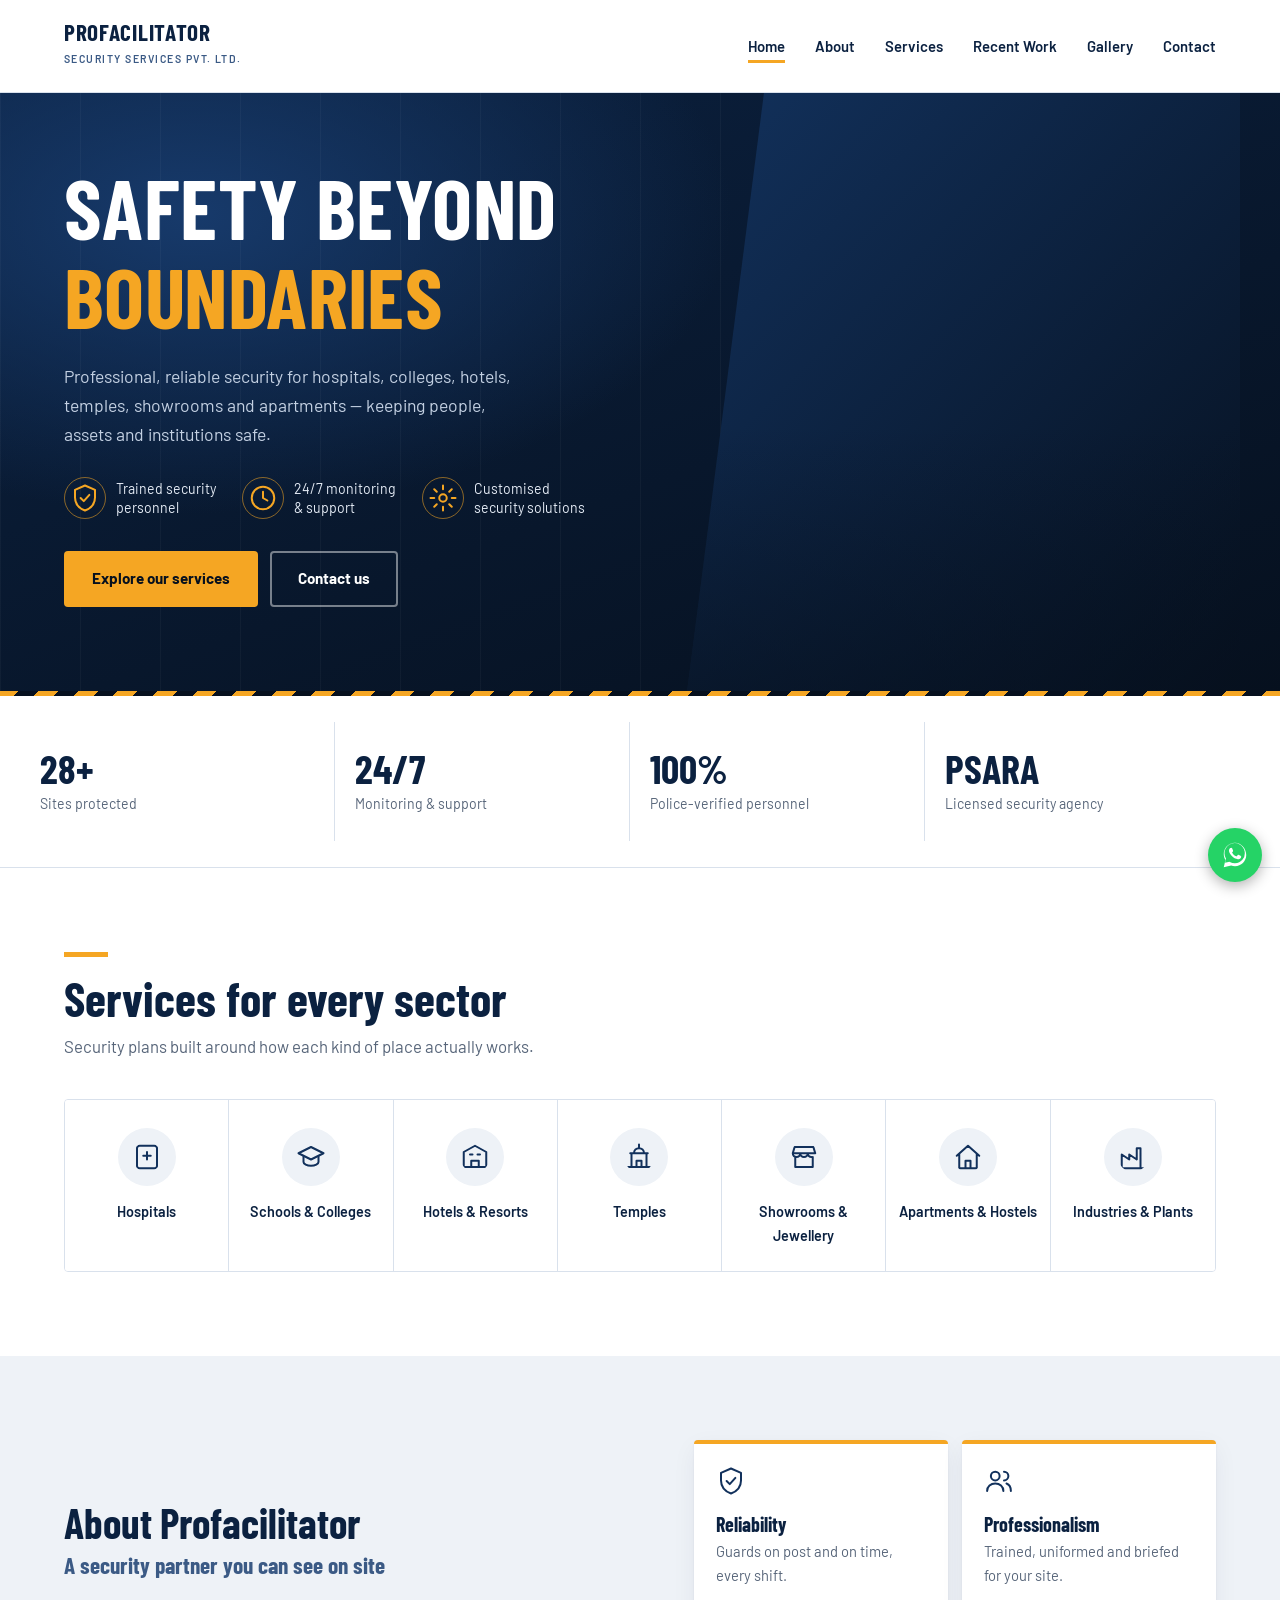
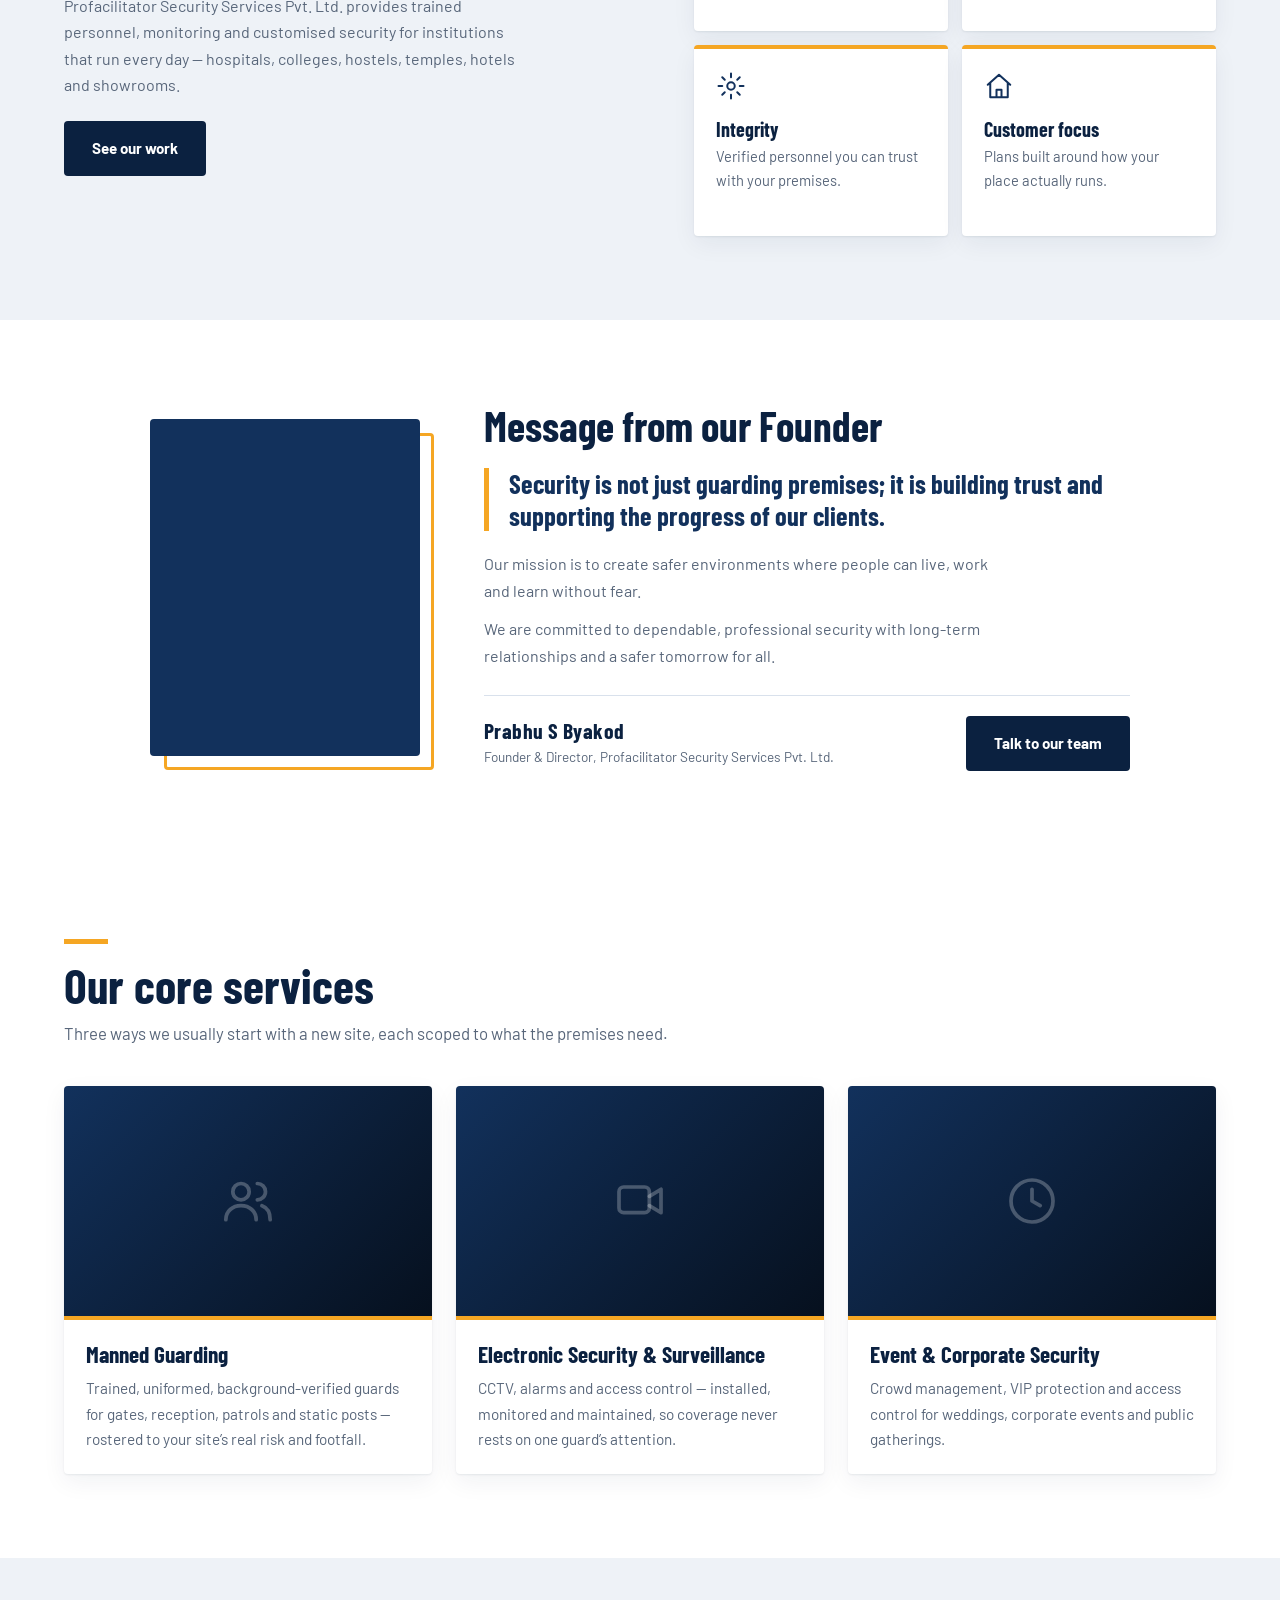
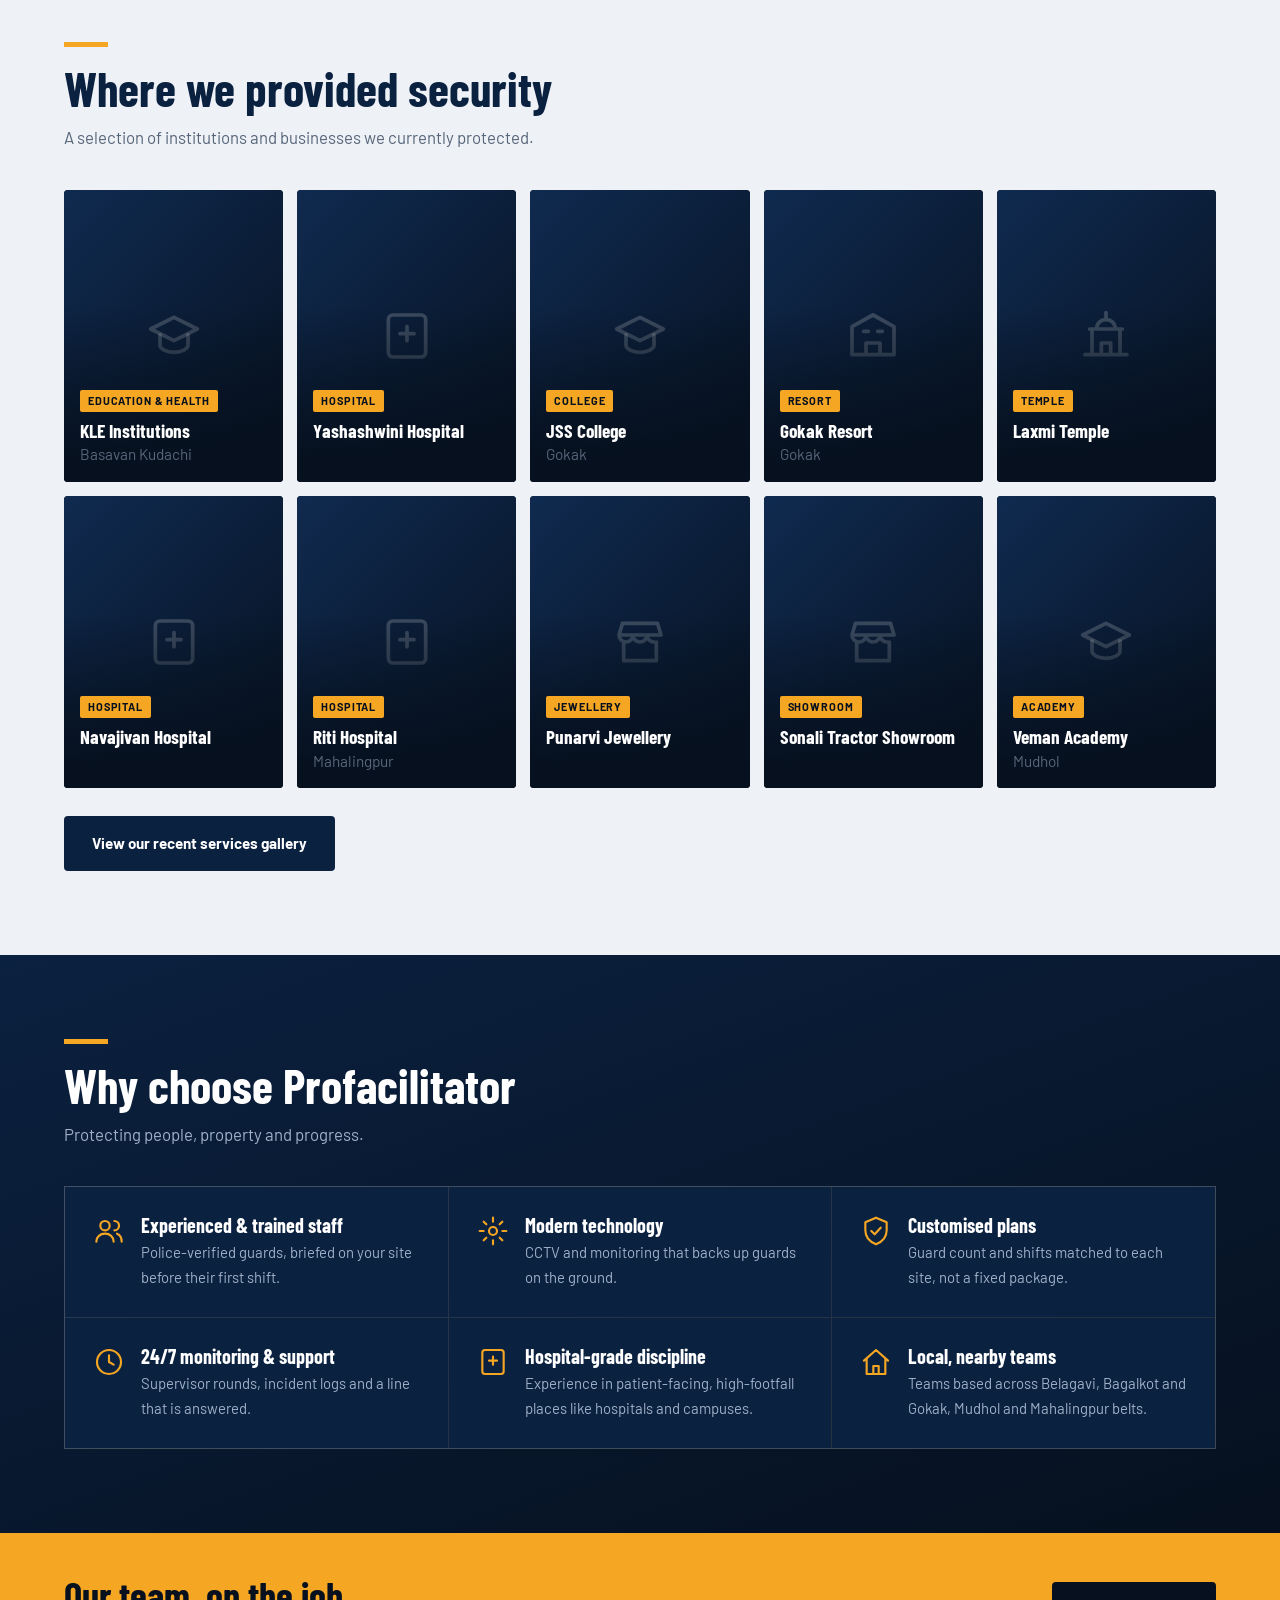
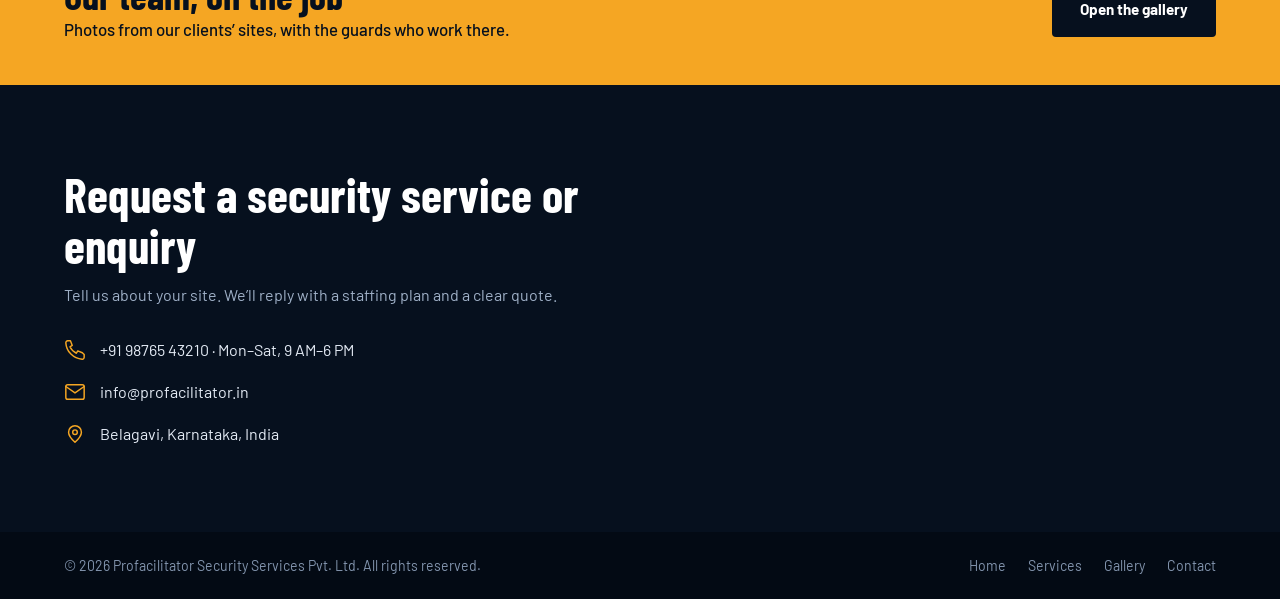
==== index.html @ 078b1fd0 "Add files via upload release1" ====
<!DOCTYPE html>
<html lang="en"><head><meta charset="UTF-8"><meta name="viewport" content="width=device-width, initial-scale=1">
<title>Profacilitator Security Services Pvt. Ltd. — Safety Beyond Boundaries</title>
<meta name="description" content="Profacilitator Security Services Pvt. Ltd. — trained security personnel, 24/7 monitoring and customised security for hospitals, colleges, hotels, temples, showrooms and apartments across North Karnataka.">
<link rel="preconnect" href="https://fonts.googleapis.com"><link rel="preconnect" href="https://fonts.gstatic.com" crossorigin>
<link href="https://fonts.googleapis.com/css2?family=Barlow+Condensed:wght@600;700&family=Barlow:wght@400;500;600;700&display=swap" rel="stylesheet">
<link rel="stylesheet" href="site.css"></head><body>
<svg width="0" height="0" style="position:absolute" aria-hidden="true"><defs>
<symbol id="shield" viewBox="0 0 24 24"><path d="M12 2 4 5.5v6c0 5 3.4 8.7 8 10.5 4.6-1.8 8-5.5 8-10.5v-6z"/><path d="M8.5 12l2.5 2.5 4.5-5"/></symbol>
<symbol id="clock" viewBox="0 0 24 24"><circle cx="12" cy="12" r="9"/><path d="M12 7v5l3.5 2"/></symbol>
<symbol id="users" viewBox="0 0 24 24"><circle cx="9" cy="8" r="3.5"/><path d="M2.5 20c0-3.6 2.9-6 6.5-6s6.5 2.4 6.5 6M16 4.5a3.5 3.5 0 0 1 0 7M18 14c2 .7 3.5 2.6 3.5 6"/></symbol>
<symbol id="hospital" viewBox="0 0 24 24"><rect x="4" y="3" width="16" height="18" rx="2"/><path d="M12 8v6M9 11h6"/></symbol>
<symbol id="school" viewBox="0 0 24 24"><path d="M2 9l10-5 10 5-10 5z"/><path d="M6 11.5V16c0 1.5 2.7 3 6 3s6-1.5 6-3v-4.5"/></symbol>
<symbol id="hotel" viewBox="0 0 24 24"><path d="M3 20V8l9-5 9 5v12M3 20h18M9 20v-5h6v5M8 10h2M14 10h2"/></symbol>
<symbol id="temple" viewBox="0 0 24 24"><path d="M12 2v3M8 9c0-2.5 1.8-4 4-4s4 1.5 4 4M5 9h14M6 9v11M18 9v11M3 20h18M10 20v-5h4v5"/></symbol>
<symbol id="shop" viewBox="0 0 24 24"><path d="M3 9l1.5-5h15L21 9M3 9h18M3 9c0 1.7 1.3 3 3 3s3-1.3 3-3c0 1.7 1.3 3 3 3s3-1.3 3-3c0 1.7 1.3 3 3 3M5 12v8h14v-8"/></symbol>
<symbol id="home" viewBox="0 0 24 24"><path d="M3 11l9-8 9 8M5 9.5V21h14V9.5M10 21v-6h4v6"/></symbol>
<symbol id="factory" viewBox="0 0 24 24"><path d="M3 21V10l6 4v-4l6 4V5h3v16zM3 21h18"/></symbol>
<symbol id="cam" viewBox="0 0 24 24"><rect x="3" y="6" width="13" height="11" rx="2"/><path d="M16 10l5-3v10l-5-3"/></symbol>
<symbol id="gear" viewBox="0 0 24 24"><circle cx="12" cy="12" r="3"/><path d="M12 2v3M12 19v3M2 12h3M19 12h3M5 5l2 2M17 17l2 2M19 5l-2 2M7 17l-2 2"/></symbol>
<symbol id="phone" viewBox="0 0 24 24"><path d="M22 17v3a2 2 0 0 1-2.2 2A19 19 0 0 1 2 4.2 2 2 0 0 1 4 2h3l2 5-2.5 1.5a14 14 0 0 0 7 7L15 13l5 2z"/></symbol>
<symbol id="mail" viewBox="0 0 24 24"><rect x="2" y="4" width="20" height="16" rx="2"/><path d="M2 6l10 7 10-7"/></symbol>
<symbol id="pin" viewBox="0 0 24 24"><path d="M12 21s7-6.5 7-11a7 7 0 0 0-14 0c0 4.5 7 11 7 11z"/><circle cx="12" cy="10" r="2.5"/></symbol>
<symbol id="menu" viewBox="0 0 24 24"><path d="M3 6h18M3 12h18M3 18h18"/></symbol>
<symbol id="img" viewBox="0 0 24 24"><rect x="3" y="4" width="18" height="16" rx="2"/><circle cx="9" cy="10" r="1.5"/><path d="M21 16l-5-5-9 9"/></symbol>
</defs></svg>
<!--<div class="top"><div class="wrap"><div><span><svg class="ic "><use href="#phone"/></svg>+91 98765 43210</span><span><svg class="ic "><use href="#mail"/></svg>info@profacilitator.in</span></div><span>Safe Spaces · Secure Tomorrow</span></div></div>-->
<header class="main"><div class="wrap">
<a class="brand" href="index.html"><img src="images/prologo.jpeg" width="80" height="80" alt="Profacilitator Security Services logo" onerror="this.style.display='none'"><span><b>PROFACILITATOR</b><small>SECURITY SERVICES PVT. LTD.</small></span></a>
<button class="burger" id="bg" aria-label="Menu" aria-expanded="false"><svg class="ic "><use href="#menu"/></svg></button>
<nav id="nv"><ul>
<li><a href="index.html#home" class="on">Home</a></li><li><a href="index.html#about">About</a></li><li><a href="index.html#services">Services</a></li>
<li><a href="index.html#sites">Recent Work</a></li><li><a href="gallery.html" >Gallery</a></li><li><a href="index.html#contact">Contact</a></li></ul></nav>
<!--<a class="btn btn-red" href="index.html#contact">Get a Quote</a>-->
</div></header>
<main>
<section class="hero" id="home"><div class="wrap">
<div class="hero-copy"><h1>Safety beyond <em>boundaries</em></h1>
<p class="lead">Professional, reliable security for hospitals, colleges, hotels, temples, showrooms and apartments — keeping people, assets and institutions safe.</p>
<div class="trust"><span><svg class="ic "><use href="#shield"/></svg>Trained security<br>personnel</span><span><svg class="ic "><use href="#clock"/></svg>24/7 monitoring<br>&amp; support</span><span><svg class="ic "><use href="#gear"/></svg>Customised<br>security solutions</span></div>
<div class="acts"><a class="btn btn-red" href="#services">Explore our services</a><a class="btn btn-line" href="#contact">Contact us</a></div></div>
<div class="hero-img"><img src="images/hero.jpg" alt="Profacilitator security guard on duty" onerror="this.remove()"></div></div></section>

<section class="stats"><div class="wrap"><div><b>28+</b><span>Sites protected</span></div><div><b>24/7</b><span>Monitoring &amp; support</span></div><div><b>100%</b><span>Police-verified personnel</span></div><div><b>PSARA</b><span>Licensed security agency</span></div></div></section>
<section class="sec"><div class="wrap"><div class="head"><h2>Services for every sector</h2><p>Security plans built around how each kind of place actually works.</p></div><div class="sectors"><a class="sector" href="#sites"><svg class="ic "><use href="#hospital"/></svg>Hospitals</a><a class="sector" href="#sites"><svg class="ic "><use href="#school"/></svg>Schools & Colleges</a><a class="sector" href="#sites"><svg class="ic "><use href="#hotel"/></svg>Hotels & Resorts</a><a class="sector" href="#sites"><svg class="ic "><use href="#temple"/></svg>Temples</a><a class="sector" href="#sites"><svg class="ic "><use href="#shop"/></svg>Showrooms & Jewellery</a><a class="sector" href="#sites"><svg class="ic "><use href="#home"/></svg>Apartments & Hostels</a><a class="sector" href="#sites"><svg class="ic "><use href="#factory"/></svg>Industries & Plants</a></div></div></section>

<section class="sec alt" id="about"><div class="wrap about">
<div><h2>About Profacilitator</h2><h3>A security partner you can see on site</h3>
<p>Profacilitator Security Services Pvt. Ltd. provides trained personnel, monitoring and customised security for institutions that run every day — hospitals, colleges, hostels, temples, hotels and showrooms.</p>
<a class="btn btn-navy" href="gallery.html">See our work</a></div>
<div class="vt"><div><svg class="ic"><use href="#shield"/></svg><h4>Reliability</h4><p>Guards on post and on time, every shift.</p></div><div><svg class="ic"><use href="#users"/></svg><h4>Professionalism</h4><p>Trained, uniformed and briefed for your site.</p></div><div><svg class="ic"><use href="#gear"/></svg><h4>Integrity</h4><p>Verified personnel you can trust with your premises.</p></div><div><svg class="ic"><use href="#home"/></svg><h4>Customer focus</h4><p>Plans built around how your place actually runs.</p></div></div>
</div></section>

<section class="sec" id="founder"><div class="wrap"><div class="fcard">
<figure class="fp"><div class="ph"><img src="images/profounder.jpeg" alt="Prabhu S Byakod, Founder and Director" loading="lazy" onerror="this.remove()"></div><figcaption><b>Prabhu S Byakod</b><small>Founder &amp; Director</small></figcaption></figure>
<div class="fm"><h2>Message from our Founder</h2>
<blockquote>Security is not just guarding premises; it is building trust and supporting the progress of our clients.</blockquote>
<p>Our mission is to create safer environments where people can live, work and learn without fear.</p>
<p>We are committed to dependable, professional security with long-term relationships and a safer tomorrow for all.</p>
<div class="sig"><span><b>Prabhu S Byakod</b><small>Founder &amp; Director, Profacilitator Security Services Pvt. Ltd.</small></span><a class="btn btn-navy" href="#contact">Talk to our team</a></div></div>
</div></div></section>

<section class="sec" id="services"><div class="wrap"><div class="head"><h2>Our core services</h2><p>Three ways we usually start with a new site, each scoped to what the premises need.</p></div><div class="core"><article class="card"><div class="ph"><svg class="ic "><use href="#users"/></svg><img src="images/guarding/cover.jpeg" alt="Manned Guarding" loading="lazy" onerror="this.remove()"></div><div class="bd"><h3>Manned Guarding</h3><p>Trained, uniformed, background-verified guards for gates, reception, patrols and static posts — rostered to your site’s real risk and footfall.</p><!--<a class="more" href="service.html?service=guarding">Explore this service</a>--></div></article><article class="card"><div class="ph"><svg class="ic "><use href="#cam"/></svg><img src="images/surveillance/cover.jpeg" alt="Electronic Security & Surveillance" loading="lazy" onerror="this.remove()"></div><div class="bd"><h3>Electronic Security & Surveillance</h3><p>CCTV, alarms and access control — installed, monitored and maintained, so coverage never rests on one guard’s attention.</p><!--<a class="more" href="service.html?service=surveillance">Explore this service</a>--></div></article><article class="card"><div class="ph"><svg class="ic "><use href="#clock"/></svg><img src="images/event/cover.jpeg" alt="Event & Corporate Security" loading="lazy" onerror="this.remove()"></div><div class="bd"><h3>Event & Corporate Security</h3><p>Crowd management, VIP protection and access control for weddings, corporate events and public gatherings.</p><!--<a class="more" href="service.html?service=event">Explore this service</a>--></div></article></div></div></section>

<section class="sec alt" id="sites"><div class="wrap"><div class="head"><h2>Where we provided security</h2><p>A selection of institutions and businesses we currently protected.</p></div>
<div class="sites"><article class="card site"><div class="ph"><svg class="ic "><use href="#school"/></svg><img src="images/sites/kle.jpg" alt="KLE Institutions security deployment" loading="lazy" onerror="this.remove()"></div><div class="bd"><span class="tag">EDUCATION & HEALTH</span><h3>KLE Institutions</h3><p class="loc">Basavan Kudachi</p></div></article><article class="card site"><div class="ph"><svg class="ic "><use href="#hospital"/></svg><img src="images/sites/yashashwini.jpg" alt="Yashashwini Hospital security deployment" loading="lazy" onerror="this.remove()"></div><div class="bd"><span class="tag">HOSPITAL</span><h3>Yashashwini Hospital</h3><p class="loc">&nbsp;</p></div></article><article class="card site"><div class="ph"><svg class="ic "><use href="#school"/></svg><img src="images/sites/jss.jpg" alt="JSS College security deployment" loading="lazy" onerror="this.remove()"></div><div class="bd"><span class="tag">COLLEGE</span><h3>JSS College</h3><p class="loc">Gokak</p></div></article><article class="card site"><div class="ph"><svg class="ic "><use href="#hotel"/></svg><img src="images/sites/gokak-resort.jpg" alt="Gokak Resort security deployment" loading="lazy" onerror="this.remove()"></div><div class="bd"><span class="tag">RESORT</span><h3>Gokak Resort</h3><p class="loc">Gokak</p></div></article><article class="card site"><div class="ph"><svg class="ic "><use href="#temple"/></svg><img src="images/sites/laxmi-temple.jpg" alt="Laxmi Temple security deployment" loading="lazy" onerror="this.remove()"></div><div class="bd"><span class="tag">TEMPLE</span><h3>Laxmi Temple</h3><p class="loc">&nbsp;</p></div></article><article class="card site"><div class="ph"><svg class="ic "><use href="#hospital"/></svg><img src="images/sites/navajivan.jpg" alt="Navajivan Hospital security deployment" loading="lazy" onerror="this.remove()"></div><div class="bd"><span class="tag">HOSPITAL</span><h3>Navajivan Hospital</h3><p class="loc">&nbsp;</p></div></article><article class="card site"><div class="ph"><svg class="ic "><use href="#hospital"/></svg><img src="images/sites/riti.jpg" alt="Riti Hospital security deployment" loading="lazy" onerror="this.remove()"></div><div class="bd"><span class="tag">HOSPITAL</span><h3>Riti Hospital</h3><p class="loc">Mahalingpur</p></div></article><article class="card site"><div class="ph"><svg class="ic "><use href="#shop"/></svg><img src="images/sites/punarvi.jpg" alt="Punarvi Jewellery security deployment" loading="lazy" onerror="this.remove()"></div><div class="bd"><span class="tag">JEWELLERY</span><h3>Punarvi Jewellery</h3><p class="loc">&nbsp;</p></div></article><article class="card site"><div class="ph"><svg class="ic "><use href="#shop"/></svg><img src="images/sites/sonali.jpg" alt="Sonali Tractor Showroom security deployment" loading="lazy" onerror="this.remove()"></div><div class="bd"><span class="tag">SHOWROOM</span><h3>Sonali Tractor Showroom</h3><p class="loc">&nbsp;</p></div></article><article class="card site"><div class="ph"><svg class="ic "><use href="#school"/></svg><img src="images/sites/veman.jpg" alt="Veman Academy security deployment" loading="lazy" onerror="this.remove()"></div><div class="bd"><span class="tag">ACADEMY</span><h3>Veman Academy</h3><p class="loc">Mudhol</p></div></article></div>
<p style="margin-top:28px"><a class="btn btn-navy" href="gallery.html">View our recent services gallery</a></p></div></section>

<section class="sec why"><div class="wrap"><div class="head"><h2>Why choose Profacilitator</h2><p>Protecting people, property and progress.</p></div><div class="whyg"><div><svg class="ic "><use href="#users"/></svg><span><h4>Experienced & trained staff</h4><p>Police-verified guards, briefed on your site before their first shift.</p></span></div><div><svg class="ic "><use href="#gear"/></svg><span><h4>Modern technology</h4><p>CCTV and monitoring that backs up guards on the ground.</p></span></div><div><svg class="ic "><use href="#shield"/></svg><span><h4>Customised plans</h4><p>Guard count and shifts matched to each site, not a fixed package.</p></span></div><div><svg class="ic "><use href="#clock"/></svg><span><h4>24/7 monitoring & support</h4><p>Supervisor rounds, incident logs and a line that is answered.</p></span></div><div><svg class="ic "><use href="#hospital"/></svg><span><h4>Hospital-grade discipline</h4><p>Experience in patient-facing, high-footfall places like hospitals and campuses.</p></span></div><div><svg class="ic "><use href="#home"/></svg><span><h4>Local, nearby teams</h4><p>Teams based across Belagavi, Bagalkot and Gokak, Mudhol and Mahalingpur belts.</p></span></div></div></div></section>

<section class="cta"><div class="wrap"><div><h2>Our team, on the job</h2><p>Photos from our clients’ sites, with the guards who work there.</p></div><a class="btn btn-navy" href="gallery.html">Open the gallery</a></div></section>

<section class="sec contact" id="contact"><div class="wrap cgrid"><div><h2>Request a security service or enquiry</h2><p>Tell us about your site. We’ll reply with a staffing plan and a clear quote.</p>
<div class="info"><div><svg class="ic "><use href="#phone"/></svg>+91 98765 43210 · Mon–Sat, 9 AM–6 PM</div><div><svg class="ic "><use href="#mail"/></svg>info@profacilitator.in</div><div><svg class="ic "><use href="#pin"/></svg>Belagavi, Karnataka, India</div></div></div>
<!--<form action="https://formspree.io/f/your_form_id" method="POST">
<label>Name<input name="name" required></label><label>Phone<input name="phone" type="tel" required></label>
<label class="full">Email<input name="email" type="email" required></label>
<label class="full">Service required<select name="service"><option>Manned guarding</option><option>Electronic surveillance</option><option>Event security</option><option>Other</option></select></label>
<label class="full">Message<textarea name="message" rows="3" placeholder="Tell us about your requirements"></textarea></label>
<button class="btn btn-red full" type="submit">Send enquiry</button></form>-->
</div></section>
</main>
<footer><div class="wrap"><span class="fl"><img src="images/prologo.jpeg" alt="" width="52" height="52" onerror="this.style.display='none'"><span>© 2026 Profacilitator Security Services Pvt. Ltd. All rights reserved.</span></span>
<ul><li><a href="index.html">Home</a></li><li><a href="index.html#services">Services</a></li><li><a href="gallery.html">Gallery</a></li><li><a href="index.html#contact">Contact</a></li></ul></div></footer>
<a class="wa" href="https://wa.me/919876543210" target="_blank" rel="noopener" aria-label="Chat on WhatsApp"><svg viewBox="0 0 32 32" fill="currentColor"><path d="M16 3C9.400 3 4 8.400 4 15c0 2.200.6 4.400 1.800 6.200L4 29l7.900-1.700c1.300.4 2.700.7 4.100.7 6.600 0 12-5.400 12-12S22.600 3 16 3zm0 21.900a10.800 10.800 0 0 1-5.500-1.500l-.4-.2-4.700 1 1-4.600-.3-.4A10.800 10.800 0 1 1 16 24.900zm5.900-8.100c-.3-.2-1.900-.9-2.200-1-.3-.1-.5-.2-.7.200-.2.300-.8 1-1 1.300-.2.200-.4.200-.7.100-1.900-.9-3.100-1.700-4.300-3.800-.3-.6.300-.5.900-1.700.1-.2 0-.4 0-.6l-1-2.400c-.3-.6-.5-.5-.7-.5h-.6c-.2 0-.6.100-.9.400-.3.300-1.100 1.100-1.100 2.700s1.100 3.100 1.300 3.300c.2.200 2.200 3.400 5.400 4.800 2 .8 2.800.9 3.800.8.600-.1 1.900-.8 2.200-1.500.3-.8.300-1.400.2-1.500-.1-.1-.3-.2-.6-.4z"/></svg></a>
<script>var b=document.getElementById('bg'),n=document.getElementById('nv');b.onclick=function(){var o=n.classList.toggle('open');b.setAttribute('aria-expanded',o)};n.onclick=function(){n.classList.remove('open')}</script></body></html>
---- site.css ----
:root{--night:#06101e;--navy:#0b2140;--navy2:#12315c;--steel:#3b5a85;--amber:#f5a623;--amber2:#ffbf47;--live:#e5484d;--mist:#eef2f7;--ink:#101a29;--mute:#58667a;--line:#d9e1ec;--r:4px}
*{box-sizing:border-box;margin:0;padding:0}
html{scroll-behavior:smooth;scroll-padding-top:80px}
body{font:16px/1.65 'Barlow',system-ui,sans-serif;color:var(--ink);background:#fff;-webkit-font-smoothing:antialiased}
h1,h2,h3,h4{font-family:'Barlow Condensed',sans-serif;line-height:1.05;font-weight:700}
img{max-width:100%;display:block}a{color:inherit;text-decoration:none}ul{list-style:none}
:focus-visible{outline:3px solid var(--amber);outline-offset:2px}
.wrap{max-width:1200px;margin:0 auto;padding:0 24px}
.ic{width:1.5em;height:1.5em;fill:none;stroke:currentColor;stroke-width:1.6;stroke-linecap:round;stroke-linejoin:round;flex:none}
.top{background:var(--night);color:#9fb0c7;font-size:.82rem}
.top .wrap{display:flex;justify-content:space-between;gap:12px;padding-top:8px;padding-bottom:8px;flex-wrap:wrap}
.top span{display:inline-flex;gap:7px;align-items:center;margin-right:20px}.top .ic{width:14px;height:14px;color:var(--amber)}
.top .wrap>span:last-child{margin:0}.top .wrap>span:last-child::before{content:"";width:7px;height:7px;border-radius:50%;background:var(--live);box-shadow:0 0 0 3px rgba(229,72,77,.25)}
header.main{position:sticky;top:0;z-index:20;background:rgba(255,255,255,.96);backdrop-filter:blur(8px);border-bottom:1px solid var(--line)}
header.main .wrap{display:flex;align-items:center;justify-content:space-between;gap:16px;min-height:92px}
.brand{display:flex;align-items:center;gap:14px;min-width:0;flex:1 1 auto}.brand>span{min-width:0}.brand img{width:80px;height:80px;border-radius:50%;object-fit:cover;flex:none;background:var(--night);margin:6px 6px 6px 5px;box-shadow:0 0 0 3px #fff,0 0 0 5px var(--amber),0 6px 16px rgba(6,16,30,.3)}
.brand b{font:700 1.45rem/1 'Barlow Condensed';color:var(--navy);display:block;letter-spacing:.03em}.brand small{font-size:.66rem;letter-spacing:.14em;color:var(--steel);font-weight:600}
nav ul{display:flex;gap:30px;align-items:center}nav a{font-weight:600;font-size:.93rem;color:var(--navy);padding:8px 0;position:relative}
nav a::after{content:"";position:absolute;left:0;right:100%;bottom:0;height:3px;background:var(--amber);transition:right .2s}
nav a:hover::after,nav a.on::after{right:0}
.btn{display:inline-flex;align-items:center;gap:8px;padding:13px 26px;border-radius:var(--r);font-weight:700;font-size:.95rem;border:2px solid transparent;cursor:pointer;font-family:inherit;transition:background .2s,color .2s}
.btn-red{background:var(--amber);color:var(--night)}.btn-red:hover{background:var(--amber2)}
.btn-line{border-color:rgba(255,255,255,.45);color:#fff}.btn-line:hover{background:#fff;color:var(--navy)}
.btn-navy{background:var(--navy);color:#fff}.btn-navy:hover{background:var(--navy2)}
.burger{display:none;background:none;border:0;padding:8px;color:var(--navy)}.burger .ic{width:28px;height:28px}
/* hero */
.hero{background:radial-gradient(900px 500px at 15% 20%,#173a6b 0,transparent 60%),linear-gradient(160deg,var(--navy),var(--night));color:#fff;position:relative;overflow:hidden}
.hero::before{content:"";position:absolute;inset:0;background:repeating-linear-gradient(90deg,rgba(255,255,255,.035) 0 1px,transparent 1px 80px);pointer-events:none}
.hero::after{content:"";position:absolute;left:0;right:0;bottom:0;height:6px;background:repeating-linear-gradient(-45deg,var(--amber) 0 14px,var(--night) 14px 28px)}
.hero .wrap{display:grid;grid-template-columns:1.1fr 1fr;align-items:center;gap:40px;min-height:560px;position:relative}
.hero-copy{padding:70px 0 90px}
.hero h1{font-size:clamp(3rem,6.6vw,5.4rem);text-transform:uppercase;letter-spacing:.005em}
.hero h1 em{display:block;font-style:normal;color:var(--amber)}
.hero p.lead{max-width:46ch;margin:22px 0 28px;color:#c3d0e2;font-size:1.1rem}
.trust{display:flex;gap:26px;flex-wrap:wrap;margin-bottom:32px;font-size:.88rem;color:#e3eaf4;line-height:1.35}.trust span{display:flex;gap:10px;align-items:center}
.trust .ic{color:var(--amber);width:30px;height:30px;padding:5px;border:1.5px solid rgba(245,166,35,.55);border-radius:50%;box-sizing:content-box}
.acts{display:flex;gap:12px;flex-wrap:wrap}
.hero-img{align-self:stretch;position:relative;min-height:340px;background:linear-gradient(135deg,var(--navy2),var(--night));clip-path:polygon(14% 0,100% 0,100% 100%,0 100%);margin-right:-24px}
.hero-img::after{content:"";position:absolute;inset:0;background:linear-gradient(0deg,rgba(6,16,30,.55),transparent 45%)}
.hero-img img{position:absolute;inset:0;width:100%;height:100%;object-fit:cover;object-position:center top}
/* stats strip */
.stats{background:#fff;position:relative;z-index:2;margin-top:-1px;border-bottom:1px solid var(--line)}
.stats .wrap{display:grid;grid-template-columns:repeat(4,1fr)}
.stats div{padding:26px 20px;border-right:1px solid var(--line);display:flex;flex-direction:column}.stats div:last-child{border:0}.stats div:first-child{padding-left:0}
.stats b{font:700 2.5rem/1 'Barlow Condensed';color:var(--navy)}.stats span{font-size:.88rem;color:var(--mute);margin-top:4px}
.sec{padding:84px 0}.sec.alt{background:var(--mist)}
.head{margin-bottom:38px;max-width:640px}.head h2{font-size:clamp(2.2rem,4vw,3rem);color:var(--navy)}
.head h2::before{content:"";display:block;width:44px;height:5px;background:var(--amber);margin-bottom:16px}
.head p{color:var(--mute);margin-top:10px;font-size:1.05rem}
.sectors{display:grid;grid-template-columns:repeat(7,1fr);border:1px solid var(--line);border-radius:var(--r);overflow:hidden}
.sector{background:#fff;padding:28px 10px 24px;text-align:center;font-weight:600;font-size:.9rem;color:var(--navy);display:flex;flex-direction:column;align-items:center;gap:14px;border-right:1px solid var(--line);position:relative;transition:background .2s,color .2s}
.sector:last-child{border:0}.sector .ic{width:30px;height:30px;padding:14px;box-sizing:content-box;background:var(--mist);border-radius:50%;color:var(--navy2);transition:background .2s,color .2s}
.sector:hover{background:var(--navy);color:#fff}.sector:hover .ic{background:var(--amber);color:var(--night)}
.about{display:grid;grid-template-columns:1.1fr 1fr;gap:56px;align-items:center}
.about h2{font-size:2.6rem;color:var(--navy)}.about h3{font-size:1.45rem;color:var(--steel);margin:8px 0 16px}.about p{color:var(--mute);margin-bottom:22px;max-width:52ch}
.vt{display:grid;grid-template-columns:1fr 1fr;gap:14px}
.vt div{background:#fff;padding:22px;border-top:4px solid var(--amber);border-radius:var(--r);box-shadow:0 1px 2px rgba(11,33,64,.08),0 8px 24px rgba(11,33,64,.06)}
.vt .ic{color:var(--navy2);width:30px;height:30px;margin-bottom:10px}.vt h4{font-size:1.25rem;color:var(--navy)}.vt p{font-size:.92rem;color:var(--mute);margin-top:4px}
.fcard{display:grid;grid-template-columns:270px 1fr;gap:64px;align-items:center;max-width:980px;margin:0 auto}
.fp{position:relative;isolation:isolate}
.fp::before{content:"";position:absolute;inset:14px -14px -14px 14px;border:3px solid var(--amber);border-radius:var(--r);z-index:-1}
.fp .ph{aspect-ratio:4/5;background:var(--navy2);border-radius:var(--r);overflow:hidden}.fp img{width:100%;height:100%;object-fit:cover;object-position:center top}
.fp figcaption{display:none}
.fm h2{font-size:clamp(2rem,3.6vw,2.6rem);color:var(--navy);margin-bottom:20px}
.fm blockquote{font:700 1.65rem/1.2 'Barlow Condensed';color:var(--navy2);border-left:5px solid var(--amber);padding-left:20px;margin-bottom:20px}
.fm p{color:var(--mute);margin-bottom:12px;max-width:58ch}
.sig{display:flex;align-items:center;justify-content:space-between;gap:16px;flex-wrap:wrap;margin-top:26px;padding-top:20px;border-top:1px solid var(--line)}
.sig b{display:block;font:700 1.35rem 'Barlow Condensed';color:var(--navy);letter-spacing:.02em}.sig small{color:var(--mute);font-size:.85rem}
.core{display:grid;grid-template-columns:repeat(3,1fr);gap:24px}
.card{background:#fff;border-radius:var(--r);overflow:hidden;display:flex;flex-direction:column;position:relative;box-shadow:0 1px 2px rgba(11,33,64,.08),0 8px 24px rgba(11,33,64,.06)}
.card .ph{aspect-ratio:16/10;background:linear-gradient(135deg,var(--navy2),var(--night));position:relative;display:grid;place-items:center;color:rgba(255,255,255,.25)}
.card .ph .ic{width:56px;height:56px}.card .ph img{position:absolute;inset:0;width:100%;height:100%;object-fit:cover}
.card .bd{padding:22px;display:flex;flex-direction:column;gap:10px;flex:1;border-top:4px solid var(--amber)}.card h3{font-size:1.45rem;color:var(--navy)}.card p{color:var(--mute);font-size:.96rem;flex:1}
.more{font-weight:700;color:var(--navy);font-size:.92rem;border-bottom:2px solid var(--amber);align-self:flex-start}
/* site cards: photo-led */
.sites{display:grid;grid-template-columns:repeat(5,1fr);gap:14px}
.site{background:var(--night);color:#fff;box-shadow:none}.site .ph{aspect-ratio:3/4}
.site .ph::after{content:"";position:absolute;inset:0;background:linear-gradient(0deg,rgba(6,16,30,.95) 8%,rgba(6,16,30,.2) 60%)}
.site .bd{position:absolute;left:0;right:0;bottom:0;padding:16px;border:0;gap:3px;z-index:1;flex:none}
.site h3{font-size:1.2rem;color:#fff}
.tag{align-self:flex-start;font-size:.68rem;font-weight:700;letter-spacing:.08em;color:var(--night);background:var(--amber);padding:2px 8px;border-radius:2px;margin-bottom:6px}
.loc{font-size:.8rem;color:#b5c3d8;line-height:1.4;min-height:1.1em}
/* why */
.why{background:linear-gradient(160deg,var(--navy),var(--night));color:#fff}.why .head h2{color:#fff}.why .head p{color:#9fb0c7}
.whyg{display:grid;grid-template-columns:repeat(3,1fr);gap:1px;background:rgba(255,255,255,.12);border:1px solid rgba(255,255,255,.12)}
.whyg div{display:flex;gap:16px;padding:28px;background:var(--navy)}.whyg .ic{color:var(--amber);width:32px;height:32px}.whyg h4{font-size:1.25rem;margin-bottom:4px}.whyg p{color:#9fb0c7;font-size:.93rem}
.cta{background:var(--amber);color:var(--night)}.cta .wrap{display:flex;justify-content:space-between;align-items:center;gap:20px;flex-wrap:wrap;padding-top:42px;padding-bottom:42px}
.cta h2{font-size:2.4rem}.cta p{font-weight:500;font-size:1.05rem}.cta .btn-navy{background:var(--night)}.cta .btn-navy:hover{background:var(--navy)}
.contact{background:var(--night);color:#fff}.cgrid{display:grid;grid-template-columns:1fr 1fr;gap:56px;align-items:start}
.contact h2{font-size:clamp(2.2rem,4vw,3rem);margin-bottom:12px}.contact p{color:#9fb0c7}.contact .info{display:grid;gap:16px;margin-top:28px;color:#e3eaf4}.info div{display:flex;gap:14px;align-items:center}.info .ic{color:var(--amber);width:22px;height:22px}
form{background:#fff;color:var(--ink);padding:30px;border-radius:var(--r);display:grid;grid-template-columns:1fr 1fr;gap:14px;border-top:5px solid var(--amber)}
form label{font-size:.82rem;font-weight:600;display:grid;gap:5px;color:var(--navy)}form .full{grid-column:1/-1}
input,select,textarea{font:inherit;padding:11px 12px;border:1px solid var(--line);border-radius:3px;width:100%;background:var(--mist)}input:focus,select:focus,textarea:focus{outline:2px solid var(--navy2);background:#fff}
footer{background:#030a14;color:#8294ad;font-size:.88rem}footer .wrap{display:flex;justify-content:space-between;gap:12px;flex-wrap:wrap;padding-top:22px;padding-bottom:22px}
footer .fl{display:flex;align-items:center;gap:14px}footer .fl img{width:52px;height:52px;border-radius:50%;object-fit:cover;background:var(--night);flex:none}footer ul{display:flex;gap:22px;flex-wrap:wrap}footer a:hover{color:var(--amber)}
.wa{position:fixed;right:18px;bottom:18px;width:54px;height:54px;border-radius:50%;background:#25d366;color:#fff;display:grid;place-items:center;box-shadow:0 4px 14px rgba(0,0,0,.3);z-index:30}.wa svg{width:30px;height:30px}
/* gallery */
.pg{background:radial-gradient(700px 300px at 85% 0,#173a6b,transparent 65%),linear-gradient(160deg,var(--navy),var(--night));color:#fff;padding:64px 0 56px;position:relative}
.pg::after{content:"";position:absolute;left:0;right:0;bottom:0;height:6px;background:repeating-linear-gradient(-45deg,var(--amber) 0 14px,var(--night) 14px 28px)}
.pg h1{font-size:clamp(2.6rem,5.5vw,4.2rem);text-transform:uppercase}.pg p{max-width:56ch;color:#c3d0e2;margin-top:12px;font-size:1.05rem}
.crumb{font-size:.85rem;color:var(--amber);margin-bottom:14px;display:block;font-weight:600}
.chips{display:flex;gap:8px;flex-wrap:wrap;margin-bottom:30px}
.chip{padding:9px 18px;border-radius:2px;border:1.5px solid var(--line);background:#fff;color:var(--navy);font:600 .9rem 'Barlow';cursor:pointer}
.chip:hover{border-color:var(--navy)}.chip[aria-pressed=true]{background:var(--navy);border-color:var(--navy);color:#fff;box-shadow:inset 0 -3px 0 var(--amber)}
.gal{columns:3 280px;column-gap:20px}
.shot{break-inside:avoid;margin-bottom:20px;background:#fff;border-radius:var(--r);overflow:hidden;box-shadow:0 1px 2px rgba(11,33,64,.08),0 8px 24px rgba(11,33,64,.06)}
.shot button{display:block;width:100%;border:0;padding:0;cursor:zoom-in;background:linear-gradient(135deg,var(--navy2),var(--night));aspect-ratio:4/3;position:relative;color:rgba(255,255,255,.25)}
.shot button .ic{position:absolute;inset:0;margin:auto;width:48px;height:48px}.shot img{position:absolute;inset:0;width:100%;height:100%;object-fit:cover}
.shot .bd{padding:16px 18px;border-top:4px solid var(--amber)}.shot h3{font-size:1.3rem;color:var(--navy)}.shot p{color:var(--mute);font-size:.93rem;margin-top:4px}
.all{display:flex;flex-wrap:wrap;gap:8px}.all span{background:#fff;border-left:3px solid var(--amber);padding:7px 14px;font-size:.9rem;font-weight:500;color:var(--navy)}
dialog{border:0;border-radius:var(--r);max-width:min(900px,94vw);width:100%;padding:0;overflow:hidden}dialog::backdrop{background:rgba(3,10,20,.85)}
dialog img{width:100%;max-height:70vh;object-fit:contain;background:#000}dialog div{padding:18px 22px}dialog h3{color:var(--navy);font-size:1.4rem}dialog p{color:var(--mute)}
dialog .x{position:absolute;right:10px;top:10px;background:#fff;border:0;border-radius:50%;width:36px;height:36px;font-size:1.3rem;cursor:pointer}
@media(max-width:1000px){.sectors{grid-template-columns:repeat(4,1fr)}.sector{border-bottom:1px solid var(--line)}.sites{grid-template-columns:repeat(3,1fr)}.about{grid-template-columns:1fr;gap:36px}.fcard{gap:44px;grid-template-columns:230px 1fr}.whyg{grid-template-columns:1fr 1fr}.stats .wrap{grid-template-columns:1fr 1fr}.stats div:nth-child(2){border:0}}
@media(max-width:760px){.brand img{width:60px;height:60px;margin:4px 5px}.brand{gap:12px}.brand b{font-size:1.2rem}.brand small{font-size:.58rem;letter-spacing:.08em;white-space:nowrap;display:block}header.main .wrap{min-height:76px;gap:8px}.sec{padding:60px 0}.burger{display:block}nav{display:none;position:absolute;left:0;right:0;top:100%;background:#fff;border-bottom:1px solid var(--line);padding:10px 24px 18px}nav.open{display:block}nav ul{flex-direction:column;align-items:flex-start;gap:12px}
header.main .btn-red{display:none}.hero .wrap{grid-template-columns:1fr;min-height:0}.hero-img{min-height:240px;order:-1;clip-path:none;margin:0 -24px}.hero-copy{padding:32px 0 50px}
.sectors{grid-template-columns:repeat(2,1fr)}.core,.whyg,.cgrid{grid-template-columns:1fr}.vt{grid-template-columns:1fr 1fr}.fcard{grid-template-columns:1fr;gap:22px}.fp{display:flex;align-items:center;gap:16px}.fp::before{display:none}.fp .ph{width:96px;height:96px;aspect-ratio:1;border-radius:50%;flex:none;box-shadow:0 0 0 3px #fff,0 0 0 5px var(--amber)}.fp figcaption{display:block}.fp figcaption b{display:block;font:700 1.35rem/1.1 'Barlow Condensed';color:var(--navy)}.fp figcaption small{color:var(--mute);font-size:.88rem}.fm blockquote{font-size:1.35rem}.sig b,.sig small{display:none}.sig{border:0;padding:0;margin-top:18px}.about h2{font-size:2.1rem}.sites{grid-template-columns:1fr 1fr}form{grid-template-columns:1fr}.top .wrap>span:last-child{display:none}.cta h2{font-size:1.9rem}}

@media(max-width:480px){.vt{grid-template-columns:1fr}}
@media(max-width:380px){.brand img{width:50px;height:50px;margin:4px 4px}.brand{gap:10px}.brand b{font-size:1.05rem;letter-spacing:.01em}.brand small{display:block;font-size:.5rem;letter-spacing:.03em;white-space:nowrap;margin-top:3px}.wrap{padding:0 14px}.burger{padding:6px}}
@media(max-width:330px){.brand b{font-size:.95rem}.brand small{font-size:.45rem;letter-spacing:.02em}.brand img{width:44px;height:44px}}
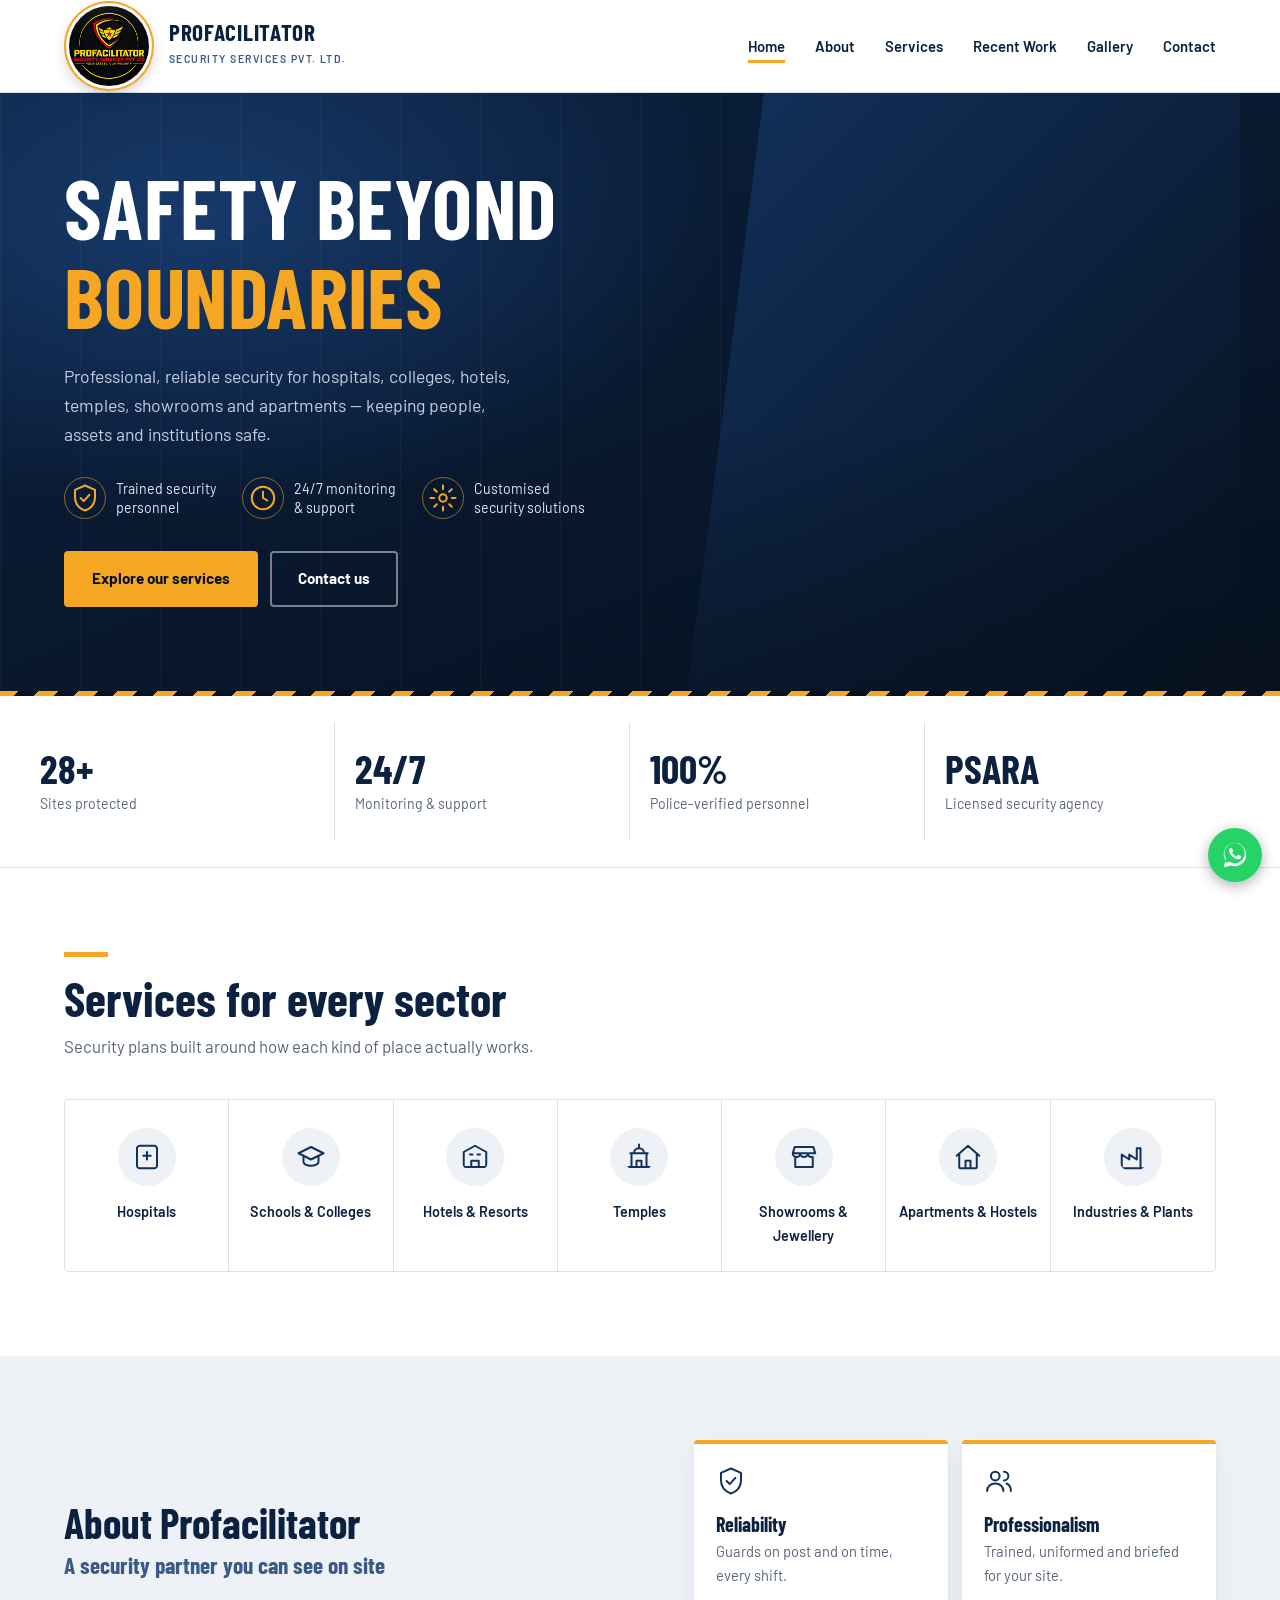
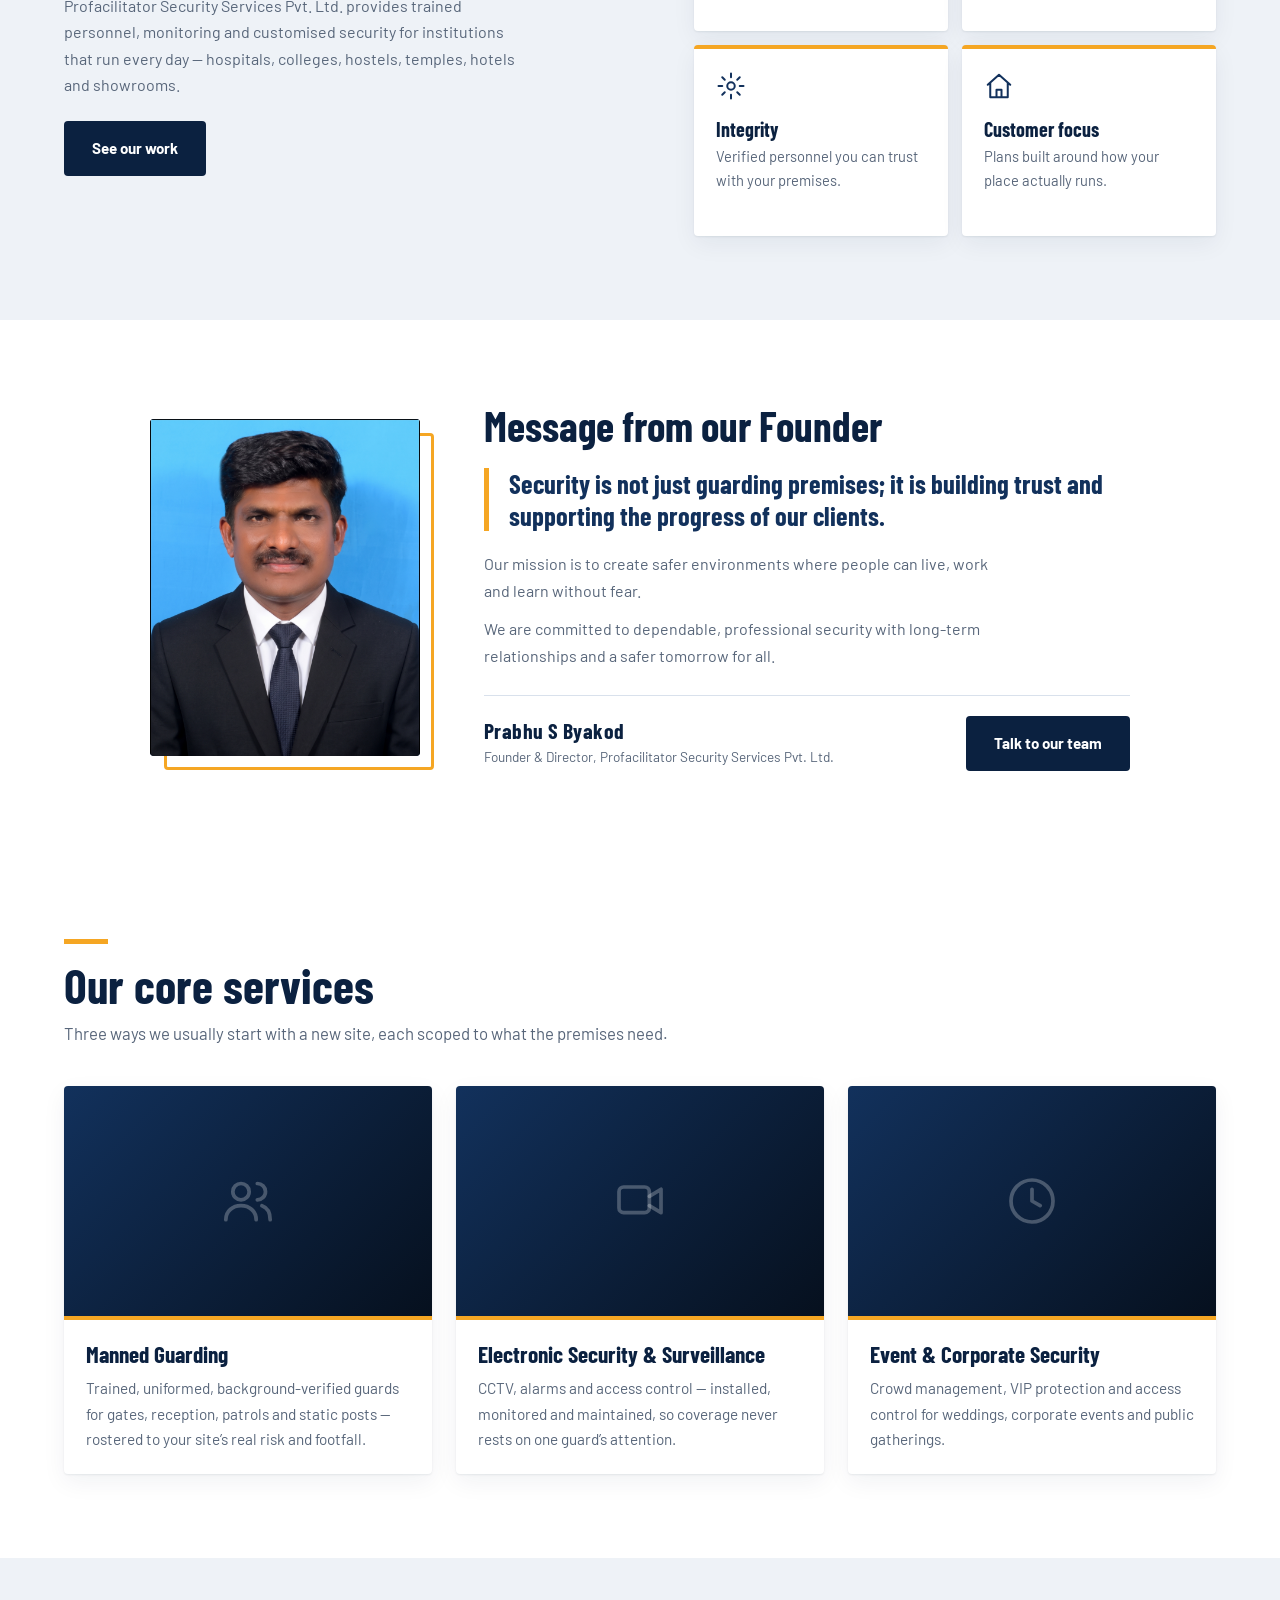
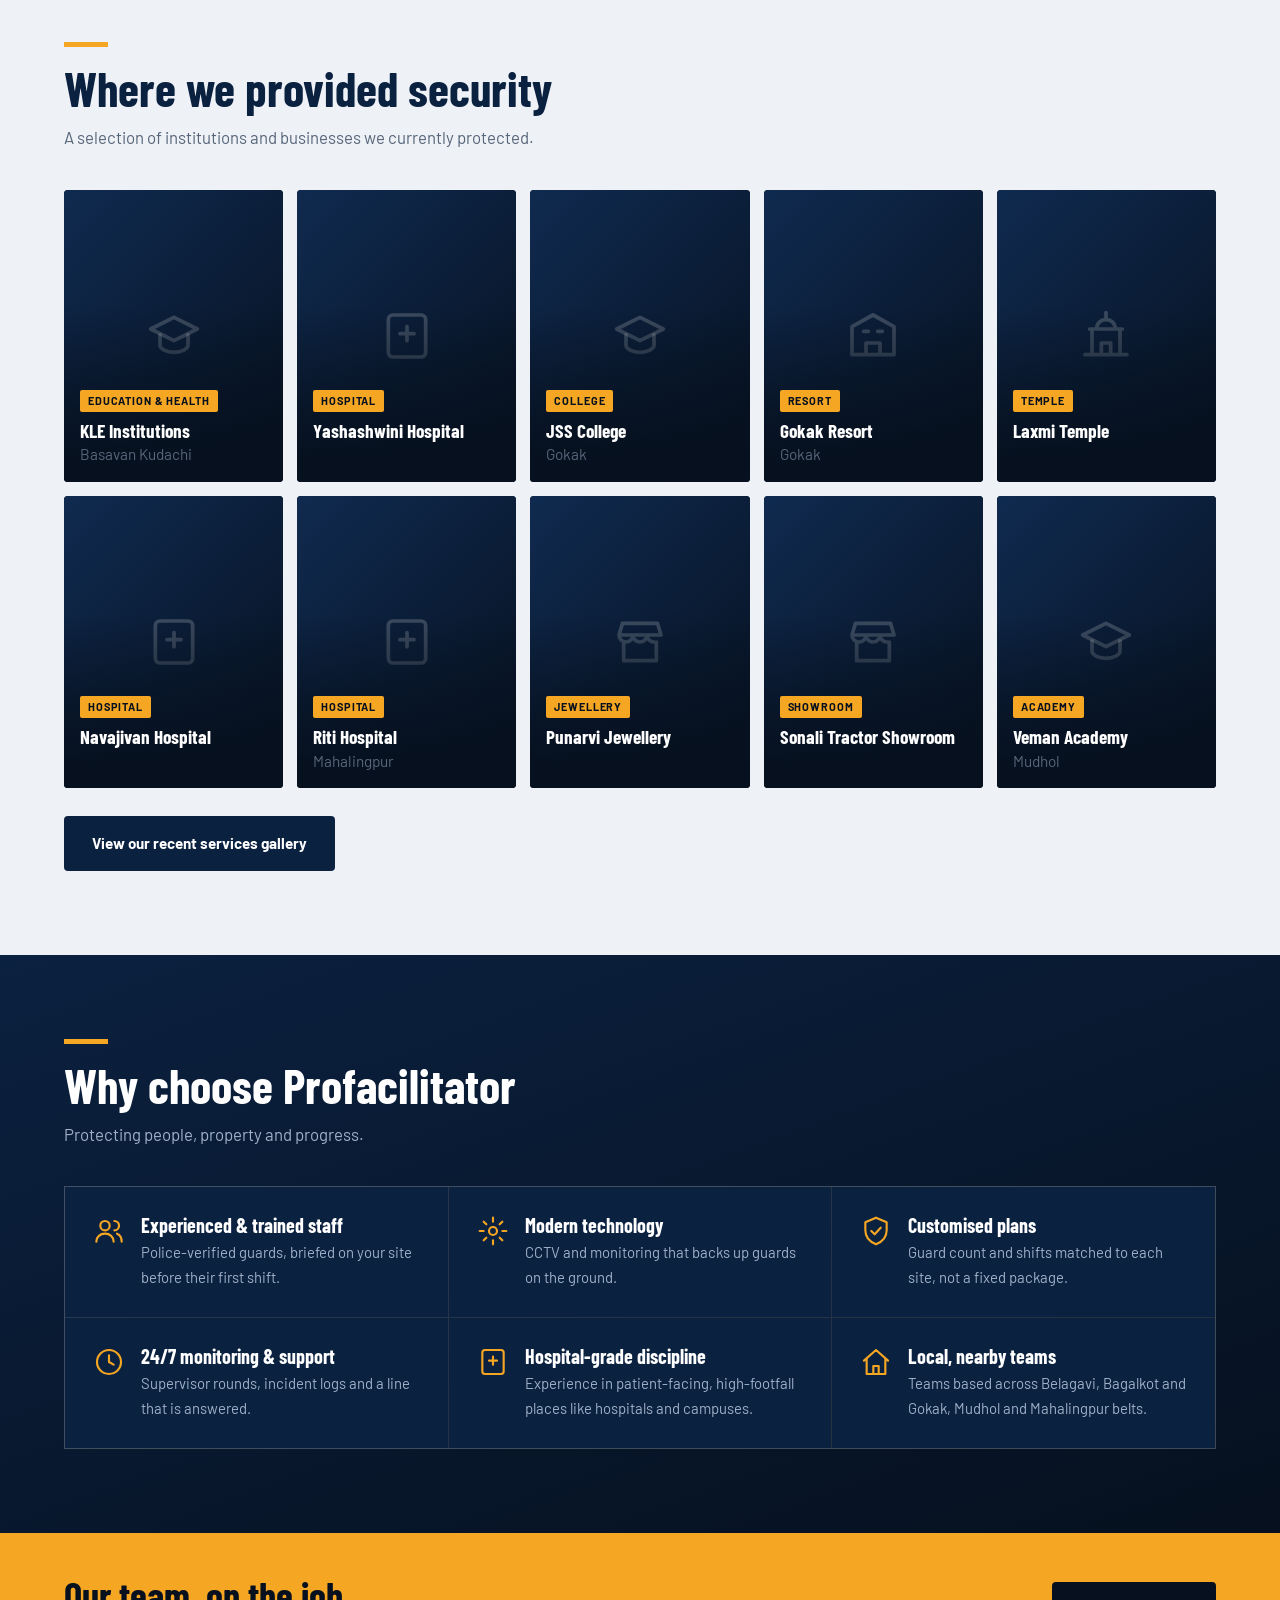
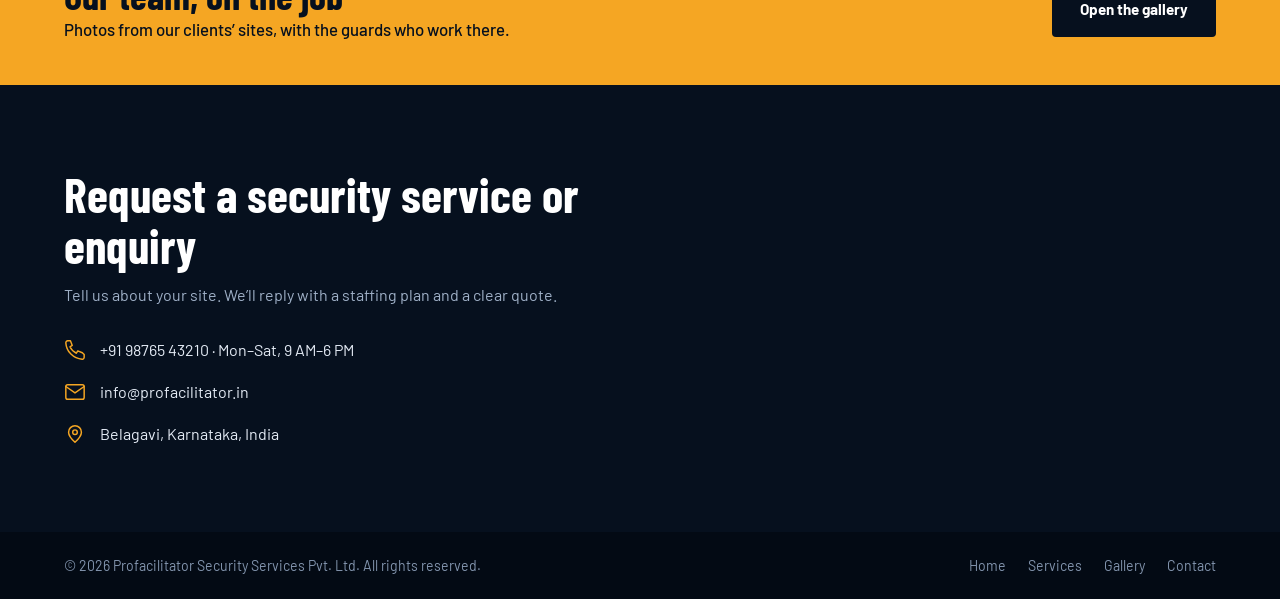
==== commit 02622d23: "Add files via upload release 2" ====
--- a/index.html
+++ b/index.html
@@ -26,7 +26,7 @@
 </defs></svg>
 <!--<div class="top"><div class="wrap"><div><span><svg class="ic "><use href="#phone"/></svg>+91 98765 43210</span><span><svg class="ic "><use href="#mail"/></svg>info@profacilitator.in</span></div><span>Safe Spaces · Secure Tomorrow</span></div></div>-->
 <header class="main"><div class="wrap">
-<a class="brand" href="index.html"><img src="images/prologo.jpeg" width="80" height="80" alt="Profacilitator Security Services logo" onerror="this.style.display='none'"><span><b>PROFACILITATOR</b><small>SECURITY SERVICES PVT. LTD.</small></span></a>
+<a class="brand" href="index.html"><img src="prologo.jpeg" width="80" height="80" alt="Profacilitator Security Services logo" onerror="this.style.display='none'"><span><b>PROFACILITATOR</b><small>SECURITY SERVICES PVT. LTD.</small></span></a>
 <button class="burger" id="bg" aria-label="Menu" aria-expanded="false"><svg class="ic "><use href="#menu"/></svg></button>
 <nav id="nv"><ul>
 <li><a href="index.html#home" class="on">Home</a></li><li><a href="index.html#about">About</a></li><li><a href="index.html#services">Services</a></li>
@@ -52,7 +52,7 @@
 </div></section>
 
 <section class="sec" id="founder"><div class="wrap"><div class="fcard">
-<figure class="fp"><div class="ph"><img src="images/profounder.jpeg" alt="Prabhu S Byakod, Founder and Director" loading="lazy" onerror="this.remove()"></div><figcaption><b>Prabhu S Byakod</b><small>Founder &amp; Director</small></figcaption></figure>
+<figure class="fp"><div class="ph"><img src="profounder.jpeg" alt="Prabhu S Byakod, Founder and Director" loading="lazy" onerror="this.remove()"></div><figcaption><b>Prabhu S Byakod</b><small>Founder &amp; Director</small></figcaption></figure>
 <div class="fm"><h2>Message from our Founder</h2>
 <blockquote>Security is not just guarding premises; it is building trust and supporting the progress of our clients.</blockquote>
 <p>Our mission is to create safer environments where people can live, work and learn without fear.</p>
